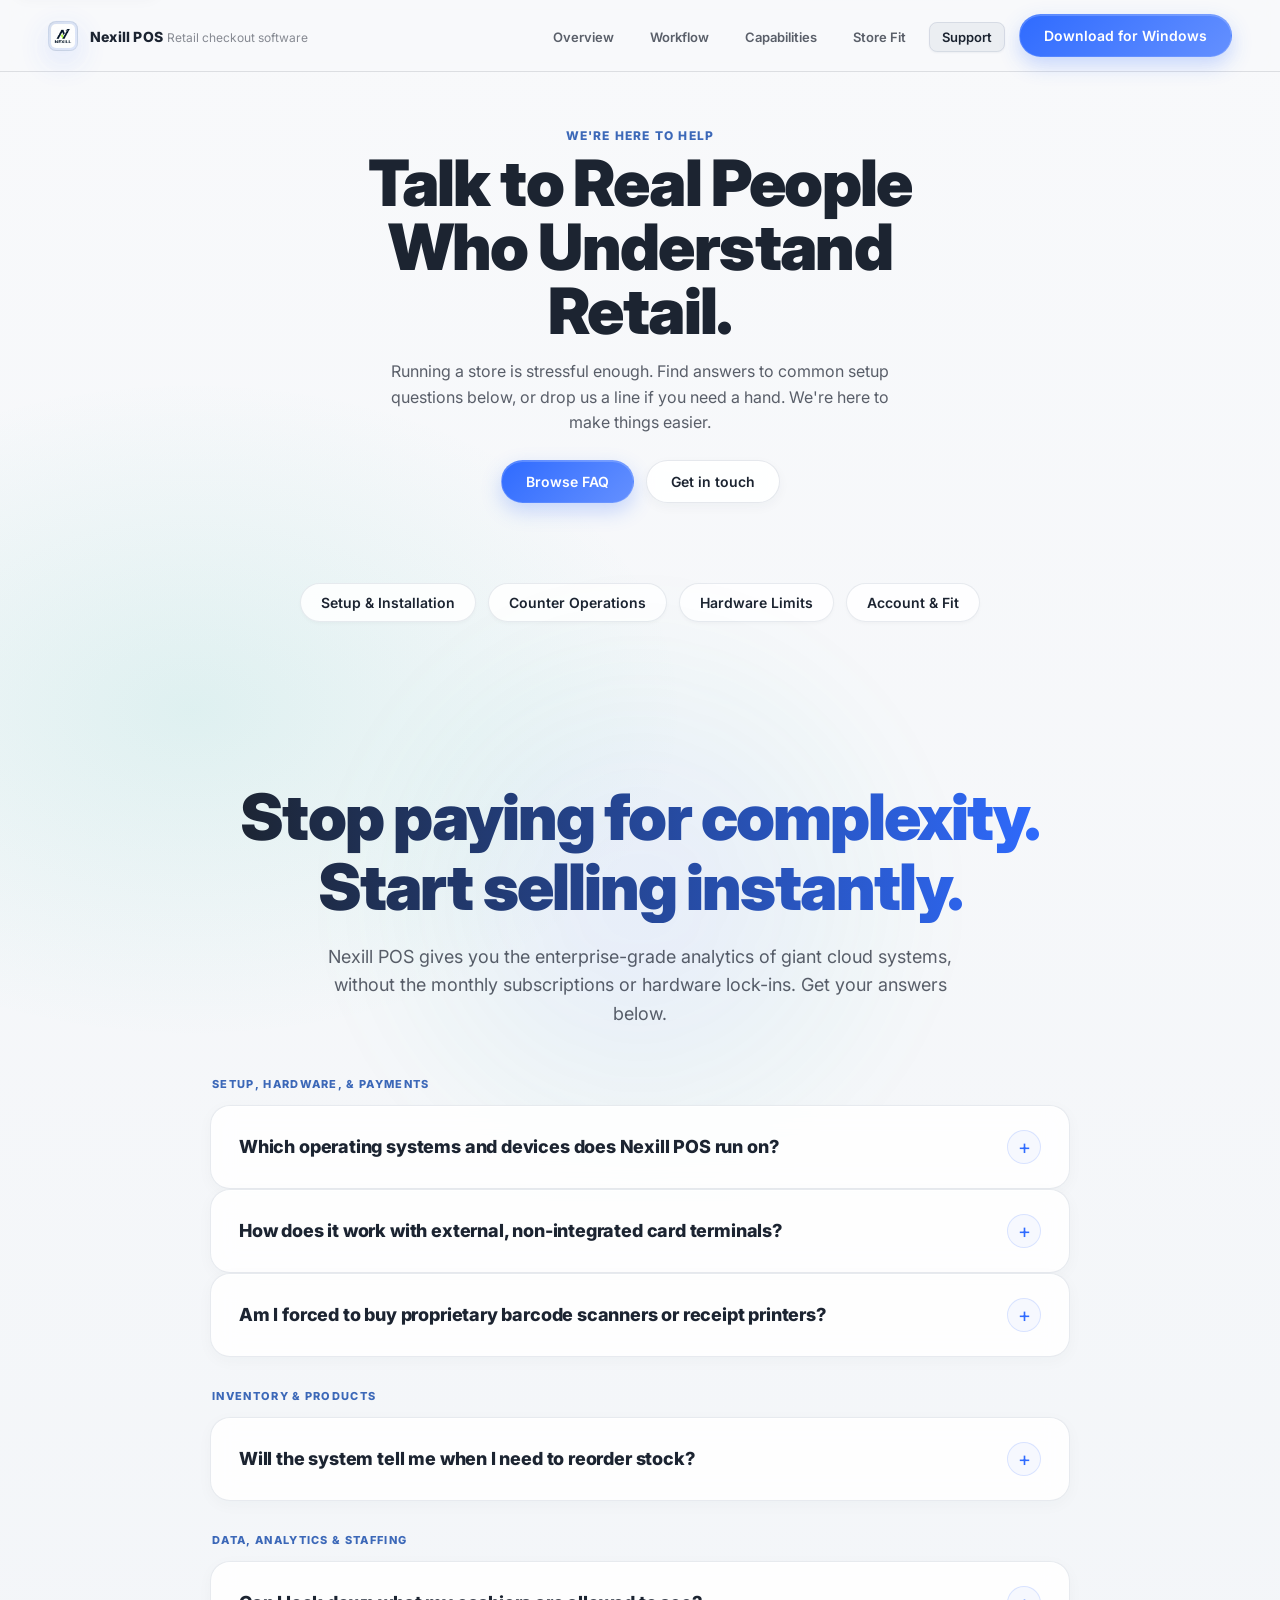
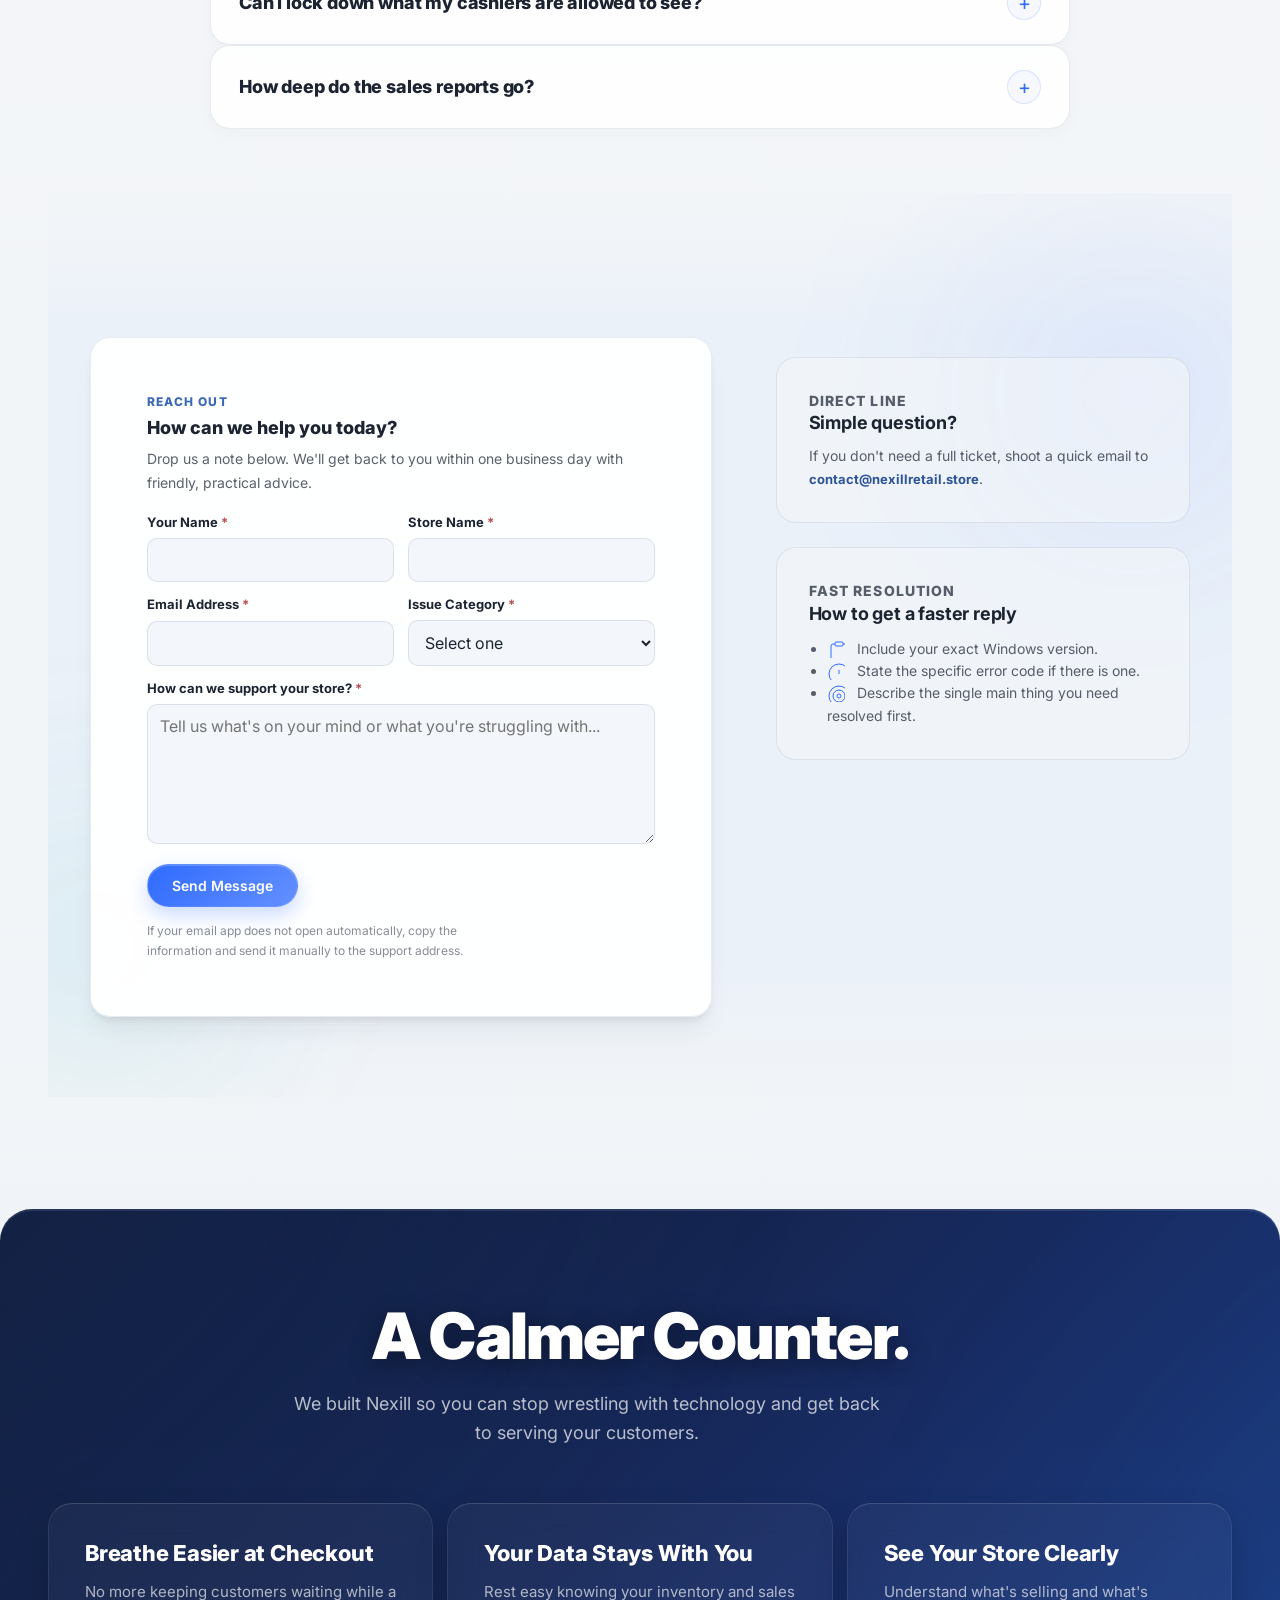
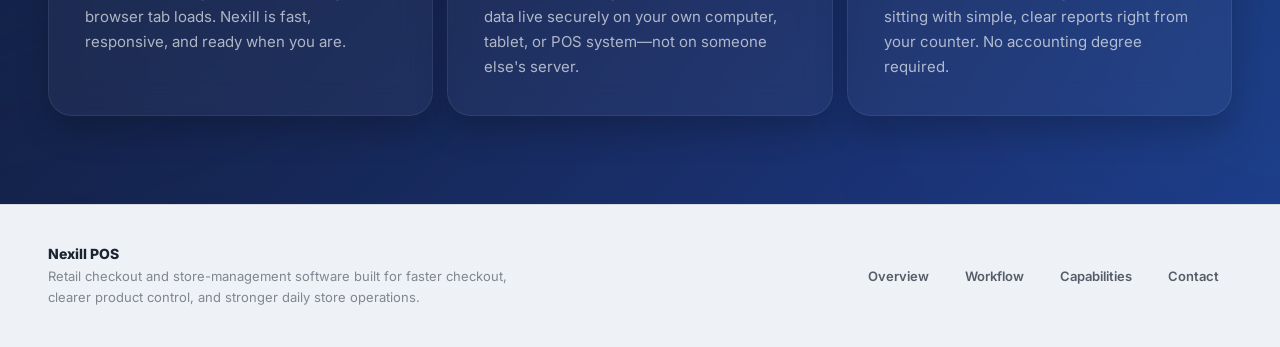
==== contact.html @ 72cb3ace "Refactor copy to use an empathetic tone and expanded hardware compatibility" ====
<!DOCTYPE html>
<html lang="en">

<head>
<!-- Google tag (gtag.js) -->
<script async src="https://www.googletagmanager.com/gtag/js?id=G-BRFE09R2JH"></script>
<script>
  window.dataLayer = window.dataLayer || [];
  function gtag(){dataLayer.push(arguments);}
  gtag('js', new Date());

  gtag('config', 'G-BRFE09R2JH');
</script>
  <meta charset="UTF-8">
  <meta name="viewport" content="width=device-width, initial-scale=1.0">
  <meta name="description"
    content="Get support for Nexill POS. Browse categorized FAQs on standalone PC POS setups, hardware compatibility, and offline counter operations for independent retail stores.">
  <title>Support & FAQ | Nexill POS - PC-Based Retail Software</title>
  <link rel="preconnect" href="https://fonts.googleapis.com">
  <link rel="preconnect" href="https://fonts.gstatic.com" crossorigin>
  <link href="https://fonts.googleapis.com/css2?family=Inter:wght@300;400;500;600;700;800;900&display=swap"
    rel="stylesheet">
  <link rel="stylesheet" href="src/styles/main.css?v=4">
</head>

<body>

  <a class="skip-link" href="#main">Skip to content</a>

  <header id="topbar">
    <div class="topbar__content">
      <div class="topbar__left">
        <a class="brand" href="index.html" aria-label="Nexill POS home">
          <img class="brand-mark" src="logo.png" alt="Nexill logo">
          <span class="brand-text">
            <span class="brand-name">Nexill POS</span>
            <span class="brand-sub">Retail checkout software</span>
          </span>
        </a>
      </div>
      <nav class="topbar__right" aria-label="Primary navigation">
        <ul class="nav-list">
          <li><a class="tb-link" href="index.html#overview">Overview</a></li>
          <li><a class="tb-link" href="index.html#workflow">Workflow</a></li>
          <li><a class="tb-link" href="index.html#platform">Capabilities</a></li>
          <li><a class="tb-link" href="index.html#deployment">Store Fit</a></li>
          <li><a class="tb-link active" href="contact.html">Support</a></li>
          <li><a class="btn btn--primary topbar__cta" href="download.html">Download for Windows</a></li>
        </ul>
      </nav>
    </div>
  </header>

  <main id="main">
    <section class="section support-intro">
      <div class="wrap support-intro--centered" data-reveal>
        <p class="section-kicker">We're Here to Help</p>
        <h1 class="headline">Talk to Real People Who Understand Retail.</h1>
        <p class="subhead">Running a store is stressful enough. Find answers to common setup questions below, or drop us a line if you need a hand. We're here to make things easier.</p>
        <div class="hero-cta">
          <a class="btn btn--primary" href="#faq">Browse FAQ</a>
          <a class="btn" href="#contact-form-section">Get in touch</a>
        </div>
      </div>
    </section>

    <section class="section section--tight categories-stage" id="categories">
      <div class="wrap">
        <nav class="faq-nav-pills" aria-label="FAQ Categories" data-reveal>
          <a href="#faq-setup" class="faq-pill">Setup & Installation</a>
          <a href="#faq-ops" class="faq-pill">Counter Operations</a>
          <a href="#faq-hardware" class="faq-pill">Hardware Limits</a>
          <a href="#faq-fit" class="faq-pill">Account & Fit</a>
        </nav>
      </div>
    </section>

    <section class="section section--tight faq-stage" id="faq">
      <div class="wrap">
        <div class="faq-shell">
          <header class="support-hero" data-reveal>
            <h1 class="support-title">Stop paying for complexity. Start selling instantly.</h1>
            <p class="subhead">Nexill POS gives you the enterprise-grade analytics of giant cloud systems, without the
              monthly subscriptions or hardware lock-ins. Get your answers below.</p>
          </header>

          <div class="faq-accordion" data-reveal>
            <!-- Setup & Hardware Freedom -->
            <div class="faq-group" id="faq-setup">
              <h3 class="faq-group-title">Setup, Hardware, & Payments</h3>
              <details class="faq-item">
                <summary><span>Which operating systems and devices does Nexill POS run on?</span></summary>
                <div class="faq-item__content">
                  <p>Nexill is a pure PC-based Windows application built for standalone fixed-counter workstations. Because it runs natively on your machine—not in a browser—it reacts instantly and fully offline.</p>
                </div>
              </details>
              <details class="faq-item">
                <summary><span>How does it work with external, non-integrated card terminals?</span></summary>
                <div class="faq-item__content">
                  <p>Nexill is designed for payment processor independence. You ring up the sale in Nexill, select the tender type, and then process the actual card payment on your standalone external payment terminal. Nexill records the transaction cleanly without forcing merchant services integration.</p>
                </div>
              </details>
              <details class="faq-item">
                <summary><span>Am I forced to buy proprietary barcode scanners or receipt printers?</span></summary>
                <div class="faq-item__content">
                  <p>No. Nexill runs with any standard USB barcode scanner, receipt printer, and cash drawer you can plug into a Windows PC. Perfect for legacy hardware replacement.</p>
                </div>
              </details>
            </div>

            <!-- Inventory & Products -->
            <div class="faq-group" id="faq-inventory">
              <h3 class="faq-group-title">Inventory & Products</h3>
              <details class="faq-item">
                <summary><span>Will the system tell me when I need to reorder stock?</span></summary>
                <div class="faq-item__content">
                  <p>Yes. Nexill features an active, multi-layer notification system. It immediately triggers low-stock
                    alerts to you and your staff the moment an item drops below your customized threshold, ensuring you
                    never miss a sale due to an empty shelf.</p>
                </div>
              </details>
            </div>

            <!-- Data, Analytics & Staffing -->
            <div class="faq-group" id="faq-analytics">
              <h3 class="faq-group-title">Data, Analytics & Staffing</h3>
              <details class="faq-item">
                <summary><span>Can I lock down what my cashiers are allowed to see?</span></summary>
                <div class="faq-item__content">
                  <p>Yes. Nexill comes standard with comprehensive, granular employee permission settings. Owners can
                    grant cashiers strictly the capabilities required to ring up transactions, completely locking down
                    sensitive sales analytics and pricing controls.</p>
                </div>
              </details>
              <details class="faq-item">
                <summary><span>How deep do the sales reports go?</span></summary>
                <div class="faq-item__content">
                  <p>Deeply. We don't just show you what sold; we show you what made profit. Compare categories
                    instantly (e.g. Snacks vs. Beverages) and track exactly which items are generating revenue versus
                    which are just taking up shelf space.</p>
                </div>
              </details>
            </div>
          </div>
        </div>

        <div class="contact-zone">
          <div class="ambient-orb ambient-orb--blue" aria-hidden="true"></div>
          <div class="ambient-orb ambient-orb--green" aria-hidden="true"></div>

          <div class="contact-split-layout">
            <!-- Left Column: The Form -->
            <div class="contact-split-layout__primary">
              <section class="form-card ticket-workspace__form" id="contact-form" aria-labelledby="ticket-form-title">
                <p class="section-kicker">Reach Out</p>
                <h2 id="ticket-form-title" tabindex="-1">How can we help you today?</h2>
                <p class="form-copy">Drop us a note below. We'll get back to you within one business day with friendly, practical advice.</p>

                <form id="support-form">
                  <div class="form-grid">
                    <div class="field">
                      <label for="name">Your Name <span>*</span></label>
                      <input id="name" name="name" type="text" autocomplete="name" required>
                    </div>

                    <div class="field">
                      <label for="business">Store Name <span>*</span></label>
                      <input id="business" name="business" type="text" autocomplete="organization" required>
                    </div>

                    <div class="field">
                      <label for="email">Email Address <span>*</span></label>
                      <input id="email" name="email" type="email" autocomplete="email" spellcheck="false" required>
                    </div>

                    <div class="field">
                      <label for="request-type">Issue Category <span>*</span></label>
                      <select id="request-type" name="request-type" required>
                        <option value="">Select one</option>
                        <option value="Pre-install question">Pre-install question</option>
                        <option value="New setup inquiry">New setup inquiry</option>
                        <option value="Migration planning">Migration planning</option>
                        <option value="Product question">Product question</option>
                        <option value="Post-install support">Post-install support</option>
                      </select>
                    </div>

                    <div class="field field--full">
                      <label for="message">How can we support your store?
                        <span>*</span></label>
                      <textarea id="message" name="message"
                        placeholder="Tell us what's on your mind or what you're struggling with..." required></textarea>
                    </div>
                  </div>

                  <div class="form-actions">
                    <button class="btn btn--primary" type="submit">Send Message</button>
                    <p class="form-note">If your email app does not open automatically, copy the information and send it
                      manually to the support address.</p>
                  </div>

                  <p class="form-status form-status--success" id="form-success" role="status">Your support email draft
                    is
                    ready. If your email app did not open, send the message manually to the address shown on this page.
                  </p>
                  <p class="form-status form-status--error" id="form-error" role="alert">Please complete all required
                    fields
                    before creating the support email.</p>
                </form>
              </section>
            </div>

            <!-- Right Column: Supporting Info -->
            <div class="contact-split-layout__secondary">
              <div class="info-rail-card">
                <p class="card-label">Direct Line</p>
                <h3>Simple question?</h3>
                <p>If you don't need a full ticket, shoot a quick email to <a class="link-inline"
                    href="mailto:contact@nexillretail.store">contact@nexillretail.store</a>.</p>
              </div>

              <div class="info-rail-card">
                <p class="card-label">Fast Resolution</p>
                <h3>How to get a faster reply</h3>
                <ul class="support-links support-links--compact">
                  <li><svg stroke="currentColor" fill="none" class="icon">
                      <path d="M16 4h2a2 2 0 0 1 2 2v14a2 2 0 0 1-2 2H6a2 2 0 0 1-2-2V6a2 2 0 0 1 2-2h2"></path>
                      <rect x="8" y="2" width="8" height="4" rx="1" ry="1"></rect>
                    </svg>Include your exact Windows version.</li>
                  <li><svg stroke="currentColor" fill="none" class="icon">
                      <circle cx="12" cy="12" r="10"></circle>
                      <line x1="12" y1="8" x2="12" y2="12"></line>
                      <line x1="12" y1="16" x2="12.01" y2="16"></line>
                    </svg>State the specific error code if there is one.</li>
                  <li><svg stroke="currentColor" fill="none" class="icon">
                      <circle cx="12" cy="12" r="10"></circle>
                      <circle cx="12" cy="12" r="6"></circle>
                      <circle cx="12" cy="12" r="2"></circle>
                    </svg>Describe the single main thing you need resolved first.</li>
                </ul>
              </div>
            </div>
          </div>
        </div>
      </div>
      </div>
    </section>

    <!-- NEW: Metric Impact & Visibility Ribbon -->
    <section class="section section--tight metric-impact-ribbon" aria-labelledby="metrics-title">
      <div class="wrap">
        <div class="metric-impact__header">
          <h2 id="metrics-title">A Calmer Counter.</h2>
          <p class="subhead">We built Nexill so you can stop wrestling with technology and get back to serving your customers.</p>
        </div>

        <div class="metric-grid">
          <div class="metric-card">
            <h3 class="metric-title">Breathe Easier at Checkout</h3>
            <p class="metric-copy">No more keeping customers waiting while a browser tab loads. Nexill is fast, responsive, and ready when you are.</p>
          </div>

          <div class="metric-card">
            <h3 class="metric-title">Your Data Stays With You</h3>
            <p class="metric-copy">Rest easy knowing your inventory and sales data live securely on your own computer, tablet, or POS system—not on someone else's server.</p>
          </div>

          <div class="metric-card">
            <h3 class="metric-title">See Your Store Clearly</h3>
            <p class="metric-copy">Understand what's selling and what's sitting with simple, clear reports right from your counter. No accounting degree required.</p>
          </div>
        </div>
      </div>
    </section>
  </main>

  <footer>
    <div class="wrap footer-inner">
      <div class="footer-left">
        <div class="footer-title">Nexill POS</div>
        <div class="footer-desc">Retail checkout and store-management software built for faster checkout, clearer product control, and stronger daily store operations.</div>
      </div>
      <nav class="footer-nav" aria-label="Footer navigation">
        <a class="tb-link" href="index.html#overview">Overview</a>
        <a class="tb-link" href="index.html#workflow">Workflow</a>
        <a class="tb-link" href="index.html#platform">Capabilities</a>
        <a class="tb-link" href="contact.html">Contact</a>
      </nav>
    </div>
  </footer>

  <script>
    const revealItems = document.querySelectorAll('[data-reveal]');
    const supportForm = document.getElementById('support-form');
    const successMessage = document.getElementById('form-success');
    const errorMessage = document.getElementById('form-error');
    const revealObserver = new IntersectionObserver((entries) => {
      entries.forEach((entry) => {
        if (entry.isIntersecting) {
          entry.target.classList.add('is-visible');
          revealObserver.unobserve(entry.target);
        }
      });
    }, { threshold: 0.14 });

    revealItems.forEach((item) => revealObserver.observe(item));

    if (supportForm) {
      supportForm.addEventListener('submit', (event) => {
        event.preventDefault();

        successMessage.style.display = 'none';
        errorMessage.style.display = 'none';

        if (!supportForm.reportValidity()) {
          errorMessage.style.display = 'block';
          return;
        }

        const formData = new FormData(supportForm);
        const name = formData.get('name').toString().trim();
        const business = formData.get('business').toString().trim();
        const email = formData.get('email').toString().trim();
        const requestType = formData.get('request-type').toString().trim();
        const message = formData.get('message').toString().trim();
        const subject = encodeURIComponent('Nexill POS - ' + requestType + ' - ' + business);
        const body = encodeURIComponent(
          'Name: ' + name + '\n' +
          'Business: ' + business + '\n' +
          'Email: ' + email + '\n' +
          'Request type: ' + requestType + '\n\n' +
          message
        );

        window.location.href = 'mailto:contact@nexillretail.store?subject=' + subject + '&body=' + body;
        successMessage.style.display = 'block';
      });
    }
  </script>
</body>

</html>
---- src/styles/main.css ----
:root {
  --bg: #f8f9fb;
  --bg2: #eef2f6;
  --text: #1c2431;
  --muted: rgba(28, 35, 49, 0.72);
  --muted2: rgba(28, 35, 49, 0.52);
  --stroke: rgba(28, 35, 49, 0.12);
  --stroke-strong: rgba(95, 111, 145, 0.2);
  --surface: rgba(255, 255, 255, 0.9);
  --surface-strong: #ffffff;
  --surface-dim: #f3f6fb;
  --surface-dim-2: #ebf1f9;
  --ios-card-border: rgba(95, 111, 145, 0.14);
  --ios-card-border-hover: rgba(95, 111, 145, 0.24);
  --ios-card-shadow: 0 1px 3px rgba(29, 48, 77, 0.06), 0 4px 16px rgba(29, 48, 77, 0.04), inset 0 1px 0 rgba(255, 255, 255, 0.9);
  --accent: #3c68b8;
  --accent-strong: #2d5399;
  --accent-soft: rgba(60, 104, 184, 0.12);
  --brand-blue: #2f6bff;
  --brand-blue-soft: rgba(47, 107, 255, 0.08);
  --success-soft: rgba(15, 175, 154, 0.12);
  --radius: 16px;
  --radius-lg: 24px;
  --max: 1220px;
  --ring: 0 0 0 3px rgba(47, 107, 255, 0.16);
}

* {
  box-sizing: border-box;
}

html {
  scroll-behavior: smooth;
  -webkit-text-size-adjust: 100%;
}

body {
  margin: 0;
  min-height: 100vh;
  font-family: Inter, system-ui, -apple-system, Segoe UI, Roboto, Helvetica, Arial, sans-serif;
  color: var(--text);
  background:
    radial-gradient(1200px 700px at 70% -10%, rgba(47, 107, 255, 0.16), transparent 55%),
    radial-gradient(900px 600px at 15% 20%, rgba(15, 175, 154, 0.1), transparent 55%),
    linear-gradient(180deg, var(--bg) 0%, var(--bg2) 100%);
  overflow-x: hidden;
}

img {
  display: block;
  max-width: 100%;
}

a {
  color: inherit;
  text-decoration: none;
}

button,
input,
select,
textarea {
  font: inherit;
}

h1,
h2,
h3,
h4,
p,
ul,
ol {
  margin: 0;
}

:focus-visible {
  outline: none;
  box-shadow: var(--ring);
}

.skip-link {
  position: fixed;
  left: 16px;
  top: -48px;
  z-index: 60;
  padding: 10px 14px;
  border-radius: 10px;
  border: 1px solid var(--stroke);
  background: var(--surface-strong);
  color: var(--text);
  box-shadow: var(--ios-card-shadow);
}

.skip-link:focus-visible {
  top: 16px;
}

.wrap {
  max-width: var(--max);
  margin: 0 auto;
  padding: 0 18px;
}

.section {
  padding: 72px 0;
}

.section--tight {
  padding: 48px 0;
}

.section--hero {
  padding: 28px 0 56px;
}

header#topbar {
  position: sticky;
  top: 0;
  z-index: 40;
  background: rgba(248, 249, 251, 0.82);
  backdrop-filter: blur(12px);
  -webkit-backdrop-filter: blur(12px);
  border-bottom: 1px solid var(--stroke);
}

.topbar__content {
  max-width: var(--max);
  margin: 0 auto;
  padding: 14px 18px;
  display: flex;
  align-items: center;
  justify-content: space-between;
  gap: 14px;
}

.topbar__left,
.brand {
  display: flex;
  align-items: center;
  gap: 12px;
  min-width: 0;
}

.brand-mark {
  width: 30px;
  height: 30px;
  border-radius: 8px;
  border: 1px solid var(--ios-card-border);
  background: linear-gradient(135deg, rgba(60, 104, 184, 0.18), rgba(47, 107, 255, 0.12));
  box-shadow: 0 10px 30px rgba(47, 107, 255, 0.16);
  object-fit: contain;
  padding: 2px;
}

.brand-text {
  min-width: 0;
}

.brand-name {
  font-weight: 800;
  font-size: 14px;
  letter-spacing: 0.2px;
  white-space: nowrap;
}

.brand-sub {
  color: var(--muted2);
  font-size: 12px;
  white-space: nowrap;
}

.topbar__right,
.nav-list {
  display: flex;
  align-items: center;
  gap: 10px;
}

.nav-list {
  list-style: none;
  padding: 0;
  margin: 0;
  flex-wrap: wrap;
  justify-content: flex-end;
}

.tb-link {
  color: var(--muted);
  text-decoration: none;
  font-weight: 600;
  font-size: 13px;
  padding: 6px 12px;
  border-radius: 8px;
  border: 1px solid transparent;
  transition: color 0.15s ease, background-color 0.15s ease, border-color 0.15s ease, box-shadow 0.15s ease;
}

.tb-link:hover {
  color: var(--text);
  background: rgba(95, 111, 145, 0.04);
}

.tb-link.active {
  color: var(--text);
  background: rgba(95, 111, 145, 0.08);
  border-color: rgba(95, 111, 145, 0.15);
  box-shadow: 0 1px 2px rgba(29, 48, 77, 0.05);
}

.btn {
  appearance: none;
  border-radius: 999px;
  padding: 12px 24px;
  font-weight: 600;
  font-size: 14px;
  cursor: pointer;
  border: 1px solid rgba(95, 111, 145, 0.16);
  background: rgba(255, 255, 255, 0.88);
  backdrop-filter: blur(8px);
  -webkit-backdrop-filter: blur(8px);
  color: var(--text);
  box-shadow: 0 4px 12px rgba(29, 48, 77, 0.04), inset 0 1px 0 rgba(255, 255, 255, 1);
  transition: all 0.3s cubic-bezier(0.2, 0.8, 0.2, 1);
  text-decoration: none;
  display: inline-flex;
  align-items: center;
  justify-content: center;
}

.btn:hover {
  background: rgba(255, 255, 255, 1);
  border-color: rgba(95, 111, 145, 0.3);
  box-shadow: 0 8px 24px rgba(29, 48, 77, 0.08), inset 0 1px 0 rgba(255, 255, 255, 1);
  transform: translateY(-2px);
}

.btn:active {
  transform: translateY(0);
}

.btn--primary {
  border: 1px solid rgba(255, 255, 255, 0.15);
  background: linear-gradient(135deg, #2f6bff, #6490ff);
  color: #ffffff;
  box-shadow: 0 8px 20px rgba(47, 107, 255, 0.25), inset 0 1px 0 rgba(255, 255, 255, 0.2);
}

.btn--primary:hover {
  background: linear-gradient(135deg, #1c52d8, #376bed);
  box-shadow: 0 12px 28px rgba(47, 107, 255, 0.35), inset 0 1px 0 rgba(255, 255, 255, 0.25);
  border-color: rgba(255, 255, 255, 0.25);
  color: #ffffff;
}

.section-head {
  max-width: 760px;
  margin: 0 0 24px;
}

.section-kicker {
  color: var(--accent);
  font-size: 12px;
  font-weight: 800;
  letter-spacing: 0.1em;
  text-transform: uppercase;
  margin: 0 0 8px;
}

.section-title {
  margin: 0;
  font-size: 34px;
  line-height: 1.08;
  font-weight: 900;
  letter-spacing: -0.02em;
}

.section-copy {
  margin-top: 10px;
  color: var(--muted);
  line-height: 1.7;
  font-size: 15px;
}

.page-header {
  padding: 56px 0 40px;
  border-bottom: 1px solid var(--stroke);
}

.page-header h1 {
  font-size: 48px;
  font-weight: 900;
  line-height: 1.02;
  letter-spacing: -0.025em;
}

.page-header h1 span {
  color: var(--accent);
}

.page-header .tagline {
  margin-top: 10px;
  color: var(--muted);
  font-size: 16px;
  line-height: 1.6;
  max-width: 55ch;
}

.hero-shell,
.pillar-card,
.flagship-card,
.project-card,
.stack-card,
.form-card,
.info-card,
.contact-banner,
.preview-shell {
  border: 1px solid var(--ios-card-border);
  border-radius: 16px;
  background: var(--surface-strong);
  box-shadow: var(--ios-card-shadow);
}

.hero-shell,
.contact-banner {
  background: linear-gradient(135deg, #ffffff 60%, rgba(47, 107, 255, 0.04));
}

.pillar-card:hover,
.project-card:hover,
.info-card:hover,
.stack-card:hover {
  border-color: var(--ios-card-border-hover);
}

.hero-shell {
  display: grid;
  grid-template-columns: minmax(0, 1.1fr) minmax(320px, 0.9fr);
  gap: 24px;
  padding: 30px;
}

.hero-shell__copy {
  display: grid;
  gap: 18px;
  align-content: center;
}

.headline {
  font-size: 52px;
  line-height: 1.02;
  font-weight: 900;
  letter-spacing: -0.025em;
}

.headline span {
  color: var(--accent);
}

.subhead {
  color: var(--muted);
  font-size: 16px;
  line-height: 1.6;
  max-width: 54ch;
}

.hero-cta {
  display: flex;
  gap: 12px;
  flex-wrap: wrap;
  align-items: center;
}

.hero-status {
  color: var(--muted2);
  font-size: 13px;
  font-weight: 600;
  line-height: 1.55;
  max-width: 48ch;
}

.chips {
  display: flex;
  flex-wrap: wrap;
  gap: 8px;
}

.chip {
  border: 1px solid rgba(95, 111, 145, 0.14);
  border-radius: 8px;
  padding: 5px 10px;
  font-size: 12px;
  font-weight: 600;
  color: var(--text);
  background: rgba(255, 255, 255, 0.7);
}

.hero-shell__visual {
  display: grid;
  gap: 14px;
}

.preview-shell {
  padding: 18px;
}

.preview-label,
.card-label,
.project-meta {
  color: var(--accent);
  font-size: 11px;
  font-weight: 800;
  letter-spacing: 0.08em;
  text-transform: uppercase;
}

.preview-title,
.card-title {
  margin-top: 8px;
  font-size: 18px;
  font-weight: 800;
  line-height: 1.25;
}

.preview-copy,
.card-copy,
.info-card p,
.form-copy,
.contact-banner p {
  margin-top: 8px;
  color: var(--muted);
  font-size: 14px;
  line-height: 1.68;
}

.step-list {
  display: grid;
  gap: 10px;
  margin-top: 18px;
}

.step-item,
.metric-card,
.detail-card {
  border: 1px solid rgba(95, 111, 145, 0.14);
  border-radius: 12px;
  background: var(--surface-dim);
}

.step-item {
  padding: 14px;
}

.step-item strong,
.metric-card strong,
.detail-card strong {
  display: block;
  font-size: 14px;
  font-weight: 800;
}

.step-item span,
.metric-card span,
.detail-card span {
  display: block;
  margin-top: 4px;
  color: var(--muted2);
  font-size: 12px;
  line-height: 1.5;
}

.metric-grid,
.detail-grid,
.grid-3,
.grid-2,
.info-stack {
  display: grid;
  gap: 14px;
}

.metric-grid {
  grid-template-columns: repeat(3, minmax(0, 1fr));
}

.detail-grid {
  grid-template-columns: repeat(2, minmax(0, 1fr));
}

.grid-3 {
  grid-template-columns: repeat(3, minmax(0, 1fr));
}

.grid-2 {
  grid-template-columns: repeat(2, minmax(0, 1fr));
}

.pillar-card,
.project-card,
.stack-card,
.info-card {
  padding: 20px;
  height: 100%;
}

.pillar-card h3,
.project-card h3,
.info-card h2,
.info-card h3,
.contact-banner h2,
.form-card h2 {
  font-size: 18px;
  line-height: 1.25;
  font-weight: 800;
}

.pillar-card p,
.project-card p,
.stack-card p {
  margin-top: 8px;
  color: var(--muted);
  font-size: 14px;
  line-height: 1.68;
}

.pillar-note,
.link-inline,
.project-link {
  color: var(--accent-strong);
  font-size: 13px;
  font-weight: 700;
}

.pillar-note,
.project-link {
  display: inline-flex;
  margin-top: 14px;
}

.flagship-card {
  padding: 24px;
}

.flagship-flow {
  display: grid;
  gap: 18px;
  margin-top: 18px;
}

.flagship-step {
  border-bottom: 1px solid rgba(95, 111, 145, 0.14);
  padding-bottom: 16px;
}

.flagship-step:last-child {
  border-bottom: 0;
  padding-bottom: 0;
}

.flagship-step h4 {
  font-size: 11px;
  letter-spacing: 0.1em;
  text-transform: uppercase;
  color: var(--muted2);
  font-weight: 800;
}

.flagship-step p {
  margin-top: 8px;
  font-size: 14px;
  color: var(--muted);
  line-height: 1.68;
}

.impact-inline,
.list,
.support-links {
  margin-top: 16px;
  color: var(--muted);
  line-height: 1.72;
}

.impact-inline {
  padding: 0;
  list-style: none;
  display: grid;
  gap: 10px;
}

.impact-inline li {
  display: flex;
  align-items: baseline;
  gap: 12px;
}

.impact-inline__value {
  min-width: 132px;
  font-size: 15px;
  font-weight: 800;
  color: var(--text);
}

.impact-inline__label {
  font-size: 13px;
  color: var(--muted);
}

.project-metric {
  border-top: 1px solid rgba(95, 111, 145, 0.14);
  margin-top: 12px;
  padding-top: 10px;
  font-size: 13px;
  color: var(--muted);
  line-height: 1.55;
}

.stack-card {
  background: var(--surface-dim);
  box-shadow: none;
}

.stack-card h3 {
  font-size: 12px;
  letter-spacing: 0.08em;
  text-transform: uppercase;
  color: var(--muted2);
  font-weight: 800;
}

.stack-card .chips {
  margin-top: 12px;
}

.contact-layout {
  display: grid;
  grid-template-columns: minmax(0, 0.9fr) minmax(0, 1.1fr);
  gap: 18px;
  align-items: start;
}

.form-card {
  padding: 24px;
}

.form-copy {
  max-width: 54ch;
}

.form-grid {
  display: grid;
  grid-template-columns: repeat(2, minmax(0, 1fr));
  gap: 14px;
  margin-top: 20px;
}

.field {
  display: grid;
  gap: 8px;
}

.field--full {
  grid-column: 1 / -1;
}

.field label {
  font-size: 13px;
  font-weight: 700;
}

.field label span {
  color: #b94d56;
}

.field input,
.field select,
.field textarea {
  width: 100%;
  min-height: 44px;
  padding: 11px 12px;
  border: 1px solid rgba(95, 111, 145, 0.16);
  border-radius: 10px;
  background: var(--surface-dim);
  color: var(--text);
  transition: border-color 0.15s ease, background-color 0.15s ease, box-shadow 0.15s ease;
}

.field textarea {
  min-height: 140px;
  resize: vertical;
}

.field input:focus,
.field select:focus,
.field textarea:focus {
  border-color: rgba(47, 107, 255, 0.34);
  background: var(--surface-strong);
  box-shadow: var(--ring);
}

.form-actions {
  display: flex;
  gap: 14px;
  align-items: center;
  justify-content: space-between;
  margin-top: 20px;
  flex-wrap: wrap;
}

.form-note {
  color: var(--muted2);
  font-size: 12px;
  line-height: 1.6;
  max-width: 46ch;
}

.form-status {
  display: none;
  margin-top: 16px;
  padding: 12px 14px;
  border-radius: 12px;
  font-size: 13px;
  font-weight: 600;
}

.form-status--success {
  background: rgba(15, 175, 154, 0.1);
  border: 1px solid rgba(15, 175, 154, 0.22);
  color: #197a6f;
}

.form-status--error {
  background: rgba(185, 77, 86, 0.1);
  border: 1px solid rgba(185, 77, 86, 0.18);
  color: #8f3640;
}

.contact-banner {
  padding: 40px 36px;
  display: grid;
  grid-template-columns: 1.4fr 0.6fr;
  gap: 24px;
  align-items: center;
}

.contact-actions {
  display: flex;
  justify-content: flex-end;
  flex-wrap: wrap;
  gap: 10px;
}

.hero-studio,
.process-shell,
.fit-layout,
.support-hero,
.workbench-shell {
  display: grid;
  gap: 18px;
}

.hero-studio {
  grid-template-columns: minmax(0, 1.08fr) minmax(320px, 0.92fr);
  align-items: stretch;
}

.hero-studio__lead,
.ops-board,
.process-shell__intro,
.flow-track,
.scene-card,
.fit-ledger,
.support-dock,
.support-hero__main,
.support-hero__rail-card,
.path-card,
.workbench-shell__aside .info-card {
  border: 1px solid var(--ios-card-border);
  border-radius: 16px;
  background: var(--surface-strong);
  box-shadow: var(--ios-card-shadow);
}

.hero-studio__lead {
  padding: 34px;
  background: linear-gradient(145deg, #ffffff 56%, rgba(47, 107, 255, 0.05));
  display: grid;
  gap: 18px;
  align-content: center;
}

.hero-studio__board {
  display: grid;
  gap: 14px;
}

.ops-board {
  padding: 22px;
  background: linear-gradient(180deg, rgba(255, 255, 255, 0.98), rgba(240, 245, 253, 0.9));
}

.ops-board__top strong,
.support-hero__rail-card strong,
.path-card h3,
.scene-card h3,
.fit-ledger h3,
.support-dock h2 {
  display: block;
  margin-top: 8px;
  font-size: 18px;
  line-height: 1.25;
  font-weight: 800;
}

.ops-board__intro,
.support-hero__rail-card p,
.path-card p,
.scene-card p,
.fit-ledger>p,
.support-dock p {
  margin-top: 8px;
  color: var(--muted);
  font-size: 14px;
  line-height: 1.68;
}

.ops-board__rows,
.support-hero__rail,
.path-grid,
.fit-ledger__list,
.workbench-shell__aside {
  display: grid;
  gap: 12px;
}

.ops-board__rows {
  margin-top: 18px;
}

.ops-board__row {
  display: grid;
  grid-template-columns: 42px minmax(0, 1fr);
  gap: 12px;
  align-items: start;
  padding: 14px;
  border: 1px solid rgba(95, 111, 145, 0.14);
  border-radius: 12px;
  background: rgba(255, 255, 255, 0.76);
}

.ops-board__phase {
  width: 42px;
  height: 42px;
  display: grid;
  place-items: center;
  border-radius: 10px;
  background: var(--accent-soft);
  color: var(--accent-strong);
  font-size: 12px;
  font-weight: 800;
}

.ops-board__row strong {
  display: block;
  font-size: 14px;
  font-weight: 800;
}

.ops-board__row span {
  display: block;
  margin-top: 4px;
  color: var(--muted2);
  font-size: 12px;
  line-height: 1.55;
}

.signal-band {
  display: grid;
  grid-template-columns: repeat(3, minmax(0, 1fr));
  gap: 12px;
}

.signal-item {
  border: 1px solid rgba(95, 111, 145, 0.14);
  border-radius: 12px;
  background: rgba(255, 255, 255, 0.82);
  padding: 14px;
}

.signal-item strong {
  display: block;
  font-size: 14px;
  font-weight: 800;
}

.signal-item span {
  display: block;
  margin-top: 4px;
  color: var(--muted2);
  font-size: 12px;
  line-height: 1.55;
}

.process-shell {
  grid-template-columns: minmax(280px, 0.7fr) minmax(0, 1.3fr);
  align-items: start;
}

.process-shell__intro,
.flow-track {
  padding: 24px;
}

.process-shell__intro {
  background: linear-gradient(145deg, rgba(255, 255, 255, 0.96), rgba(237, 243, 252, 0.92));
}

.flow-track {
  display: grid;
  grid-template-columns: repeat(2, minmax(0, 1fr));
  gap: 14px;
}

.flow-step {
  padding: 18px;
  border: 1px solid rgba(95, 111, 145, 0.14);
  border-radius: 12px;
  background: var(--surface-dim);
}

.flow-step__index {
  color: var(--accent);
  font-size: 11px;
  font-weight: 800;
  letter-spacing: 0.08em;
  text-transform: uppercase;
}

.flow-step h3 {
  margin-top: 8px;
  font-size: 17px;
  line-height: 1.24;
  font-weight: 800;
}

.flow-step p {
  margin-top: 8px;
  color: var(--muted);
  font-size: 14px;
  line-height: 1.66;
}

.scene-grid {
  display: grid;
  grid-template-columns: 1.15fr 0.85fr 0.85fr;
  gap: 14px;
}

.scene-card {
  padding: 22px;
}

.scene-card--wide {
  grid-row: span 2;
  background: linear-gradient(145deg, #ffffff 60%, rgba(47, 107, 255, 0.05));
}

.scene-list,
.fit-ledger__list,
.support-links {
  margin: 16px 0 0;
  padding-left: 18px;
  color: var(--muted);
  line-height: 1.72;
}

.fit-layout {
  grid-template-columns: minmax(280px, 0.9fr) minmax(0, 1.1fr);
  align-items: start;
}

.fit-ledger {
  padding: 24px;
  background: linear-gradient(145deg, rgba(255, 255, 255, 0.98), rgba(237, 243, 252, 0.94));
}

.fit-cluster {
  display: grid;
  gap: 14px;
  grid-template-columns: repeat(2, minmax(0, 1fr));
}

.fit-cluster .stack-card,
.fit-cluster .detail-card {
  height: 100%;
}

.fit-ledger__note {
  margin-top: 18px;
  padding: 14px;
  border-radius: 12px;
  background: rgba(47, 107, 255, 0.06);
  color: var(--muted);
  font-size: 13px;
  line-height: 1.62;
}

.support-dock {
  display: grid;
  grid-template-columns: minmax(0, 1.2fr) minmax(220px, 0.8fr) auto;
  gap: 18px;
  align-items: center;
  padding: 26px 28px;
  background: linear-gradient(145deg, #ffffff 52%, rgba(47, 107, 255, 0.05));
}

.support-dock__meta {
  display: grid;
  gap: 8px;
}

.support-dock__actions,
.support-hero__actions {
  display: flex;
  gap: 10px;
  flex-wrap: wrap;
  align-items: center;
}

.support-hero {
  grid-template-columns: minmax(0, 1.05fr) minmax(280px, 0.95fr);
  align-items: start;
}

.support-hero__main {
  padding: 32px;
  background: linear-gradient(145deg, #ffffff 58%, rgba(47, 107, 255, 0.05));
}

.support-hero__rail {
  align-content: start;
}

.support-hero__rail-card {
  padding: 18px;
}

.path-grid {
  grid-template-columns: repeat(3, minmax(0, 1fr));
}

.path-card {
  padding: 20px;
}

.workbench-shell {
  grid-template-columns: minmax(0, 1.1fr) minmax(260px, 0.9fr);
  align-items: start;
}

.workbench-shell__form {
  padding: 26px;
}

.workbench-shell__aside .info-card {
  padding: 18px;
}

.mini-note {
  margin-top: 10px;
  color: var(--muted2);
  font-size: 12px;
  line-height: 1.6;
}

footer {
  padding: 40px 0;
  border-top: 1px solid var(--stroke);
  color: var(--muted2);
}

.footer-inner {
  display: flex;
  align-items: center;
  justify-content: space-between;
  gap: 24px;
  flex-wrap: wrap;
}

.footer-left {
  display: flex;
  flex-direction: column;
  gap: 4px;
}

.footer-title {
  font-weight: 800;
  font-size: 14px;
  color: var(--text);
}

.footer-desc {
  font-size: 13px;
  color: var(--muted2);
  max-width: 460px;
  line-height: 1.55;
}

.footer-nav {
  display: flex;
  gap: 10px;
  flex-wrap: wrap;
  align-items: center;
}

@media (max-width: 1020px) {

  .hero-shell,
  .hero-studio,
  .process-shell,
  .scene-grid,
  .fit-layout,
  .support-dock,
  .support-hero,
  .path-grid,
  .workbench-shell,
  .contact-layout,
  .contact-banner,
  .grid-3,
  .grid-2,
  .detail-grid {
    grid-template-columns: 1fr;
  }

  .scene-card--wide {
    grid-row: auto;
  }

  .fit-cluster,
  .flow-track,
  .signal-band {
    grid-template-columns: 1fr 1fr;
  }

  .contact-actions {
    justify-content: flex-start;
  }

  .page-header h1,
  .headline {
    font-size: 42px;
  }

  .section-title {
    font-size: 32px;
  }
}

@media (max-width: 720px) {
  .topbar__content {
    align-items: flex-start;
    flex-direction: column;
  }

  .topbar__right,
  .nav-list,
  .hero-cta,
  .support-dock__actions,
  .support-hero__actions,
  .form-actions,
  .footer-inner,
  .footer-nav {
    width: 100%;
  }

  .nav-list,
  .hero-cta,
  .support-dock__actions,
  .support-hero__actions,
  .form-actions,
  .contact-actions,
  .footer-inner {
    justify-content: flex-start;
  }

  .metric-grid,
  .signal-band,
  .flow-track,
  .fit-cluster,
  .form-grid {
    grid-template-columns: 1fr;
  }

  .hero-shell,
  .hero-studio__lead,
  .ops-board,
  .process-shell__intro,
  .flow-track,
  .scene-card,
  .fit-ledger,
  .support-dock,
  .support-hero__main,
  .support-hero__rail-card,
  .path-card,
  .workbench-shell__form,
  .contact-banner,
  .form-card,
  .flagship-card,
  .preview-shell,
  .pillar-card,
  .project-card,
  .stack-card,
  .info-card {
    padding: 20px;
  }

  .page-header h1,
  .headline {
    font-size: 34px;
  }

  .section-title {
    font-size: 28px;
  }

  .brand-sub {
    display: none;
  }
}

@media (prefers-reduced-motion: reduce) {
  html {
    scroll-behavior: auto;
  }

  *,
  *::before,
  *::after {
    animation: none !important;
    transition: none !important;
  }
}

.topbar__cta {
  margin-left: 4px;
}

.landing-hero {
  position: relative;
  padding: 56px 0 44px;
  overflow: clip;
}

.landing-hero::before,
.landing-hero::after {
  content: '';
  position: absolute;
  border-radius: 999px;
  pointer-events: none;
  filter: blur(18px);
}

.landing-hero::before {
  width: min(620px, 58vw);
  height: min(620px, 58vw);
  top: -180px;
  left: -140px;
  background: radial-gradient(circle at center, rgba(47, 107, 255, 0.12), rgba(47, 107, 255, 0));
}

.landing-hero::after {
  width: min(520px, 48vw);
  height: min(520px, 48vw);
  top: 80px;
  right: -120px;
  background: radial-gradient(circle at center, rgba(15, 175, 154, 0.12), rgba(15, 175, 154, 0));
}

.impact-hero__copy {
  position: relative;
  z-index: 1;
  max-width: 920px;
  margin: 0 auto;
  display: grid;
  gap: 18px;
  text-align: center;
}

.impact-hero__title {
  margin: 0 auto;
  max-width: 11ch;
  font-size: clamp(3rem, 7vw, 6rem);
  line-height: 0.95;
  letter-spacing: -0.055em;
  font-weight: 900;
  color: var(--text);
  text-wrap: balance;
}

.impact-hero__lead {
  max-width: 64ch;
  margin: 0 auto;
  color: var(--muted);
  font-size: 18px;
  line-height: 1.74;
}

.hero-cta--center {
  justify-content: center;
}

.hero-cta-note {
  margin: -2px auto 0;
  max-width: 54ch;
  color: var(--muted2);
  font-size: 13px;
  line-height: 1.62;
  text-align: center;
}

.hero-microproof {
  display: flex;
  justify-content: center;
  flex-wrap: wrap;
  gap: 10px;
}

.hero-microproof__item {
  display: inline-flex;
  align-items: center;
  gap: 8px;
  padding: 8px 12px;
  border-radius: 999px;
  border: 1px solid rgba(95, 111, 145, 0.14);
  background: rgba(255, 255, 255, 0.78);
  color: var(--text);
  font-size: 12px;
  font-weight: 700;
  box-shadow: 0 8px 24px rgba(29, 48, 77, 0.03);
}

.hero-dock,
.hero-side-card,
.proof-ribbon__card,
.journey-sticky,
.journey-step,
.feature-bento__hero,
.feature-tile,
.fit-panel,
.fit-case,
.fit-spec,
.support-route-card,
.closing-dock {
  border: 1px solid var(--ios-card-border);
  border-radius: 20px;
  background: rgba(255, 255, 255, 0.92);
  box-shadow: var(--ios-card-shadow);
}

.hero-dock {
  position: relative;
  z-index: 1;
  margin-top: 32px;
  padding: 26px;
  background: linear-gradient(145deg, rgba(255, 255, 255, 0.98), rgba(240, 245, 253, 0.94));
}

.hero-dock__header {
  display: flex;
  justify-content: space-between;
  align-items: flex-start;
  gap: 18px;
  flex-wrap: wrap;
}

.hero-dock__title {
  margin-top: 8px;
  font-size: 30px;
  line-height: 1.08;
  font-weight: 900;
  letter-spacing: -0.03em;
}

.hero-dock__copy {
  margin-top: 8px;
  max-width: 58ch;
  color: var(--muted);
  font-size: 15px;
  line-height: 1.72;
}

.hero-dock__badges {
  display: flex;
  gap: 10px;
  flex-wrap: wrap;
  justify-content: flex-end;
}

.hero-dock__grid {
  display: grid;
  grid-template-columns: minmax(0, 1.3fr) minmax(260px, 0.7fr);
  gap: 16px;
  margin-top: 22px;
}

.hero-dock__aside {
  display: grid;
  gap: 16px;
}

.hero-side-card {
  padding: 20px;
  background: rgba(255, 255, 255, 0.96);
}

.hero-side-card h3 {
  margin-top: 8px;
  font-size: 19px;
  line-height: 1.25;
  font-weight: 800;
}

.hero-side-card p {
  margin-top: 8px;
  color: var(--muted);
  font-size: 14px;
  line-height: 1.7;
}

.proof-ribbon {
  position: relative;
  z-index: 1;
  display: grid;
  grid-template-columns: repeat(4, minmax(0, 1fr));
  gap: 14px;
  margin-top: 20px;
}

.proof-ribbon__card {
  padding: 18px;
  display: grid;
  gap: 8px;
  background: rgba(255, 255, 255, 0.84);
}

.proof-ribbon__card strong {
  font-size: 15px;
  line-height: 1.3;
  font-weight: 800;
}

.proof-ribbon__card span {
  color: var(--muted2);
  font-size: 13px;
  line-height: 1.62;
}

.landing-hero--support {
  padding-bottom: 32px;
}

.support-hub__grid {
  display: grid;
  grid-template-columns: minmax(0, 1fr) minmax(280px, 0.92fr);
  gap: 16px;
  margin-top: 22px;
}

.support-route-grid--hero {
  grid-template-columns: 1fr;
}

.support-route-card__actions {
  display: flex;
  gap: 10px;
  flex-wrap: wrap;
  align-items: center;
  margin-top: 14px;
}

.contact-workspace {
  display: grid;
  grid-template-columns: minmax(0, 1.08fr) minmax(280px, 0.92fr);
  gap: 18px;
  align-items: start;
}

.contact-workspace__form {
  padding: 26px;
}

.contact-workspace__rail {
  display: grid;
  gap: 16px;
}

.contact-workspace__rail .hero-side-card {
  padding: 20px;
}

.hero-side-card--centered {
  text-align: center;
}

.hero-side-card--centered .support-links {
  text-align: left;
  display: inline-block;
}

.support-check-grid {
  display: grid;
  grid-template-columns: 1fr 1fr;
  gap: 16px;
  margin-top: 32px;
}

.support-intro {
  position: relative;
  padding: 56px 0 32px;
  overflow: clip;
}

.support-intro--centered {
  max-width: 860px;
  margin: 0 auto;
  text-align: center;
}

.support-intro--centered .headline {
  margin: 0 auto;
  max-width: 15ch;
  font-size: clamp(2.5rem, 5vw, 4.2rem);
  line-height: 1;
}

.support-intro--centered .subhead {
  margin: 16px auto 0;
}

.support-intro--centered .hero-cta {
  justify-content: center;
  margin-top: 24px;
}

/* Category Grid */
.faq-nav-pills {
  display: flex;
  flex-wrap: wrap;
  justify-content: center;
  gap: 12px;
  max-width: 860px;
  margin: 0 auto;
}

.faq-pill {
  display: inline-flex;
  align-items: center;
  padding: 10px 20px;
  background: rgba(255, 255, 255, 0.85);
  border: 1px solid var(--ios-card-border);
  border-radius: 99px;
  font-size: 14px;
  font-weight: 600;
  color: var(--ios-label);
  text-decoration: none;
  box-shadow: 0 2px 4px -1px rgba(0, 0, 0, 0.04);
  transition: background-color 0.2s ease, border-color 0.2s ease, transform 0.2s ease, color 0.2s ease;
}

.faq-pill:hover {
  background: var(--ios-card-bg);
  color: var(--text);
  border-color: rgba(95, 111, 145, 0.25);
  transform: translateY(-2px);
}

.category-card__icon {
  font-size: 32px;
  margin-bottom: 12px;
}

.category-card h3 {
  font-size: 16px;
  font-weight: 800;
  margin-bottom: 8px;
}

.category-card p {
  font-size: 13px;
  color: var(--muted);
  line-height: 1.5;
}

.ticket-workspace__form {
  border: 1px solid var(--ios-card-border);
  border-radius: 20px;
  background: rgba(255, 255, 255, 0.95);
  box-shadow: var(--ios-card-shadow);
}

.support-hero {
  display: block;
  padding: 64px 20px 48px;
  text-align: center;
  position: relative;
}

.support-hero::after {
  content: '';
  position: absolute;
  top: 50%;
  left: 50%;
  width: 600px;
  height: 600px;
  background: radial-gradient(circle, rgba(47, 107, 255, 0.08) 0%, rgba(15, 175, 154, 0.03) 50%, transparent 70%);
  transform: translate(-50%, -50%);
  z-index: -1;
  pointer-events: none;
  filter: blur(40px);
}

.support-hero .support-title {
  font-size: clamp(2.5rem, 5vw, 4.2rem);
  line-height: 1.1;
  margin-bottom: 20px;
  max-width: 25ch;
  margin-left: auto;
  margin-right: auto;
  letter-spacing: -0.03em;
  font-weight: 900;
  background: linear-gradient(90deg, var(--text) 0%, #2f6bff 100%);
  -webkit-background-clip: text;
  -webkit-text-fill-color: transparent;
  background-clip: text;
}

.support-hero .subhead {
  color: var(--muted);
  font-size: 1.125rem;
  max-width: 60ch;
  margin: 0 auto;
}

.support-intro__main {
  padding: 32px;
  background: linear-gradient(145deg, rgba(255, 255, 255, 0.98), rgba(240, 245, 253, 0.94));
}

.support-intro__main .headline {
  max-width: 12ch;
  font-size: clamp(2.9rem, 6vw, 4.9rem);
}

.support-intro__main .subhead,
.support-intro__main .hero-cta-note,
.support-intro__main .hero-status {
  max-width: 62ch;
}

.support-intro__main .hero-cta-note {
  margin-left: 0;
  text-align: left;
}

.support-intro__main .hero-microproof {
  justify-content: flex-start;
}

.ticket-workspace {
  max-width: 860px;
  margin: 64px auto 0;
  display: block;
  /* Remove grid escalation */
}

.contact-zone {
  position: relative;
  overflow: hidden;
  padding: 64px 0 80px;
  margin-top: 64px;
  background: linear-gradient(180deg, transparent 0%, var(--surface-dim-2) 15%, var(--surface-dim-2) 85%, transparent 100%);
}

.ambient-orb {
  position: absolute;
  border-radius: 50%;
  pointer-events: none;
  filter: blur(80px);
  opacity: 0.6;
  z-index: 0;
}

.ambient-orb--blue {
  width: 600px;
  height: 600px;
  background: radial-gradient(circle, rgba(47, 107, 255, 0.15) 0%, rgba(47, 107, 255, 0) 70%);
  top: -100px;
  right: -200px;
}

.ambient-orb--green {
  width: 500px;
  height: 500px;
  background: radial-gradient(circle, rgba(15, 175, 154, 0.15) 0%, rgba(15, 175, 154, 0) 70%);
  bottom: -100px;
  left: -200px;
}

.contact-split-layout {
  position: relative;
  z-index: 1;
  display: grid;
  grid-template-columns: 1fr;
  gap: 32px;
  max-width: 860px;
  margin: 80px auto 0;
}

@media (min-width: 960px) {
  .contact-split-layout {
    grid-template-columns: 1.2fr 0.8fr;
    gap: 64px;
    max-width: 1100px;
    align-items: start;
  }
}

.contact-split-layout__secondary {
  display: flex;
  flex-direction: column;
  gap: 24px;
  position: sticky;
  top: 100px;
}

.info-rail-card {
  padding: 32px;
  background: rgba(246, 247, 249, 0.5);
  border: 1px solid var(--ios-card-border);
  border-radius: 20px;
}

.info-rail-card h3 {
  font-size: 18px;
  margin-bottom: 12px;
  font-weight: 700;
  letter-spacing: -0.01em;
}

.info-rail-card p,
.info-rail-card li {
  font-size: 14px;
  color: var(--muted);
  line-height: 1.6;
}

.support-intro__rail {
  display: grid;
  gap: 14px;
}

.support-step-card {
  padding: 20px;
}

.support-step-card__actions {
  display: flex;
  gap: 10px;
  flex-wrap: wrap;
  align-items: center;
  margin-top: 14px;
}

.faq-stage {
  position: relative;
}

.faq-shell {
  display: block;
  max-width: 860px;
  margin: 0 auto;
}

.faq-group {
  margin-bottom: 16px;
}

.faq-group:last-child {
  margin-bottom: 0;
}

.faq-group-title {
  font-size: 11px;
  font-weight: 800;
  text-transform: uppercase;
  letter-spacing: 0.12em;
  color: var(--accent);
  margin-bottom: 14px;
  padding-left: 2px;
}

.faq-shell__intro {
  padding: 32px;
  margin-bottom: 32px;
  background: linear-gradient(145deg, rgba(255, 255, 255, 0.98), rgba(237, 243, 252, 0.94));
  text-align: center;
}

.faq-shell__intro h3 {
  margin-top: 8px;
  font-size: 26px;
  line-height: 1.1;
  font-weight: 900;
  letter-spacing: -0.03em;
}

.faq-shell__intro p {
  margin-top: 10px;
  color: var(--muted);
  font-size: 14px;
  line-height: 1.6;
}

.faq-shell__chips {
  margin-top: 16px;
}

.faq-shell__download {
  margin-top: 18px;
}

.faq-accordion {
  display: flex;
  flex-direction: column;
  gap: 16px;
}

.faq-item {
  border: 1px solid var(--ios-card-border);
  border-radius: 20px;
  background: rgba(255, 255, 255, 0.85);
  backdrop-filter: blur(12px);
  -webkit-backdrop-filter: blur(12px);
  box-shadow: 0 4px 16px rgba(29, 48, 77, 0.03), inset 0 1px 0 rgba(255, 255, 255, 0.6);
  overflow: hidden;
  transition: transform 0.3s cubic-bezier(0.2, 0.8, 0.2, 1), box-shadow 0.3s ease, border-color 0.3s ease;
}

.faq-item:hover {
  transform: translateY(-2px);
  box-shadow: 0 12px 28px rgba(47, 107, 255, 0.08), inset 0 1px 0 rgba(255, 255, 255, 0.8);
  border-color: rgba(47, 107, 255, 0.15);
}

.faq-item[open] {
  border-color: rgba(47, 107, 255, 0.3);
  background: rgba(255, 255, 255, 0.95);
  box-shadow: 0 16px 40px rgba(47, 107, 255, 0.12);
}

.faq-item summary {
  list-style: none;
  display: grid;
  grid-template-columns: minmax(0, 1fr) auto;
  gap: 16px;
  align-items: center;
  cursor: pointer;
  padding: 24px 28px;
  font-size: 18px;
  line-height: 1.4;
  font-weight: 800;
  color: var(--text);
  letter-spacing: -0.01em;
  transition: color 0.2s ease;
}

.faq-item[open] summary {
  color: #1a1f2b;
}

.faq-item summary::-webkit-details-marker {
  display: none;
}

.faq-item summary::after {
  content: '+';
  display: inline-flex;
  align-items: center;
  justify-content: center;
  width: 32px;
  height: 32px;
  border-radius: 50%;
  border: 1px solid rgba(47, 107, 255, 0.15);
  color: var(--brand-blue);
  font-size: 20px;
  font-weight: 400;
  background: rgba(47, 107, 255, 0.04);
  transition: transform 0.4s cubic-bezier(0.2, 0.8, 0.2, 1), background 0.2s, color 0.2s;
}

.faq-item:hover summary::after {
  background: var(--brand-blue);
  color: #fff;
  transform: scale(1.05);
}

.faq-item[open] summary::after {
  content: '−';
  transform: rotate(180deg);
  background: var(--surface-dim);
  color: var(--text);
  border-color: var(--stroke);
}

.faq-item__content {
  padding: 0 22px 20px;
}

.faq-item__content p {
  margin: 0;
  max-width: 64ch;
  color: var(--muted);
  font-size: 14px;
  line-height: 1.74;
}

.ticket-gate {
  display: grid;
  grid-template-columns: minmax(0, 1fr) auto;
  gap: 18px;
  align-items: center;
  margin-top: 22px;
  padding: 24px 26px;
  background: linear-gradient(145deg, rgba(255, 255, 255, 0.99), rgba(237, 243, 252, 0.94));
}

.ticket-gate__copy h3 {
  margin-top: 8px;
  font-size: 28px;
  line-height: 1.12;
  font-weight: 900;
  letter-spacing: -0.03em;
}

.ticket-gate__copy p {
  margin-top: 10px;
  max-width: 58ch;
  color: var(--muted);
  font-size: 15px;
  line-height: 1.72;
}

.ticket-gate__actions {
  display: flex;
  gap: 12px;
  flex-wrap: wrap;
  justify-content: flex-end;
}

.ticket-stage {
  max-height: 0;
  opacity: 0;
  overflow: hidden;
  pointer-events: none;
  transform: translateY(18px);
  margin-top: 0;
  transition: max-height 0.8s ease, opacity 0.35s ease, transform 0.35s ease, margin-top 0.35s ease;
}

.ticket-stage.is-open {
  max-height: 4200px;
  opacity: 1;
  pointer-events: auto;
  transform: translateY(0);
  margin-top: 22px;
}

.ticket-stage__inner {
  padding-top: 2px;
}

.ticket-workspace {
  display: block;
}

.ticket-workspace__form {
  padding: 56px;
  /* Substantial, premium padding */
  box-shadow:
    0 4px 6px -1px rgba(0, 0, 0, 0.05),
    0 20px 25px -5px rgba(0, 0, 0, 0.05),
    0 10px 10px -5px rgba(0, 0, 0, 0.02);
}

.ticket-workspace__rail {
  display: grid;
  gap: 16px;
}

.ticket-workspace__rail .hero-side-card {
  padding: 20px;
}

.section-head--center {
  max-width: 860px;
  margin-left: auto;
  margin-right: auto;
  text-align: center;
}

.section-head--center .section-copy {
  max-width: 62ch;
  margin-left: auto;
  margin-right: auto;
}

.workflow-story {
  position: relative;
}

.journey-layout {
  display: grid;
  grid-template-columns: minmax(320px, 0.84fr) minmax(0, 1.16fr);
  gap: 22px;
  align-items: start;
}

.journey-sticky {
  position: sticky;
  top: 96px;
  padding: 24px;
  background: linear-gradient(145deg, rgba(255, 255, 255, 0.98), rgba(237, 243, 252, 0.94));
}

.journey-sticky h3 {
  margin-top: 8px;
  font-size: 28px;
  line-height: 1.12;
  font-weight: 900;
  letter-spacing: -0.03em;
}

.journey-sticky p {
  margin-top: 10px;
  color: var(--muted);
  font-size: 15px;
  line-height: 1.72;
}

.journey-track {
  position: relative;
  display: grid;
  gap: 18px;
  padding-left: 42px;
}

.journey-line {
  position: absolute;
  top: 8px;
  bottom: 8px;
  left: 15px;
  width: 2px;
  border-radius: 999px;
  background: rgba(95, 111, 145, 0.14);
  overflow: hidden;
}

.journey-line__fill {
  position: absolute;
  inset: 0;
  transform-origin: top center;
  transform: scaleY(0.06);
  background: linear-gradient(180deg, rgba(60, 104, 184, 0.9), rgba(123, 160, 246, 0.45));
}

.journey-step {
  position: relative;
  padding: 22px;
  background: rgba(255, 255, 255, 0.96);
}

.journey-step::before {
  content: '';
  position: absolute;
  top: 24px;
  left: -34px;
  width: 14px;
  height: 14px;
  border-radius: 999px;
  background: var(--surface-strong);
  border: 3px solid var(--accent);
  box-shadow: 0 0 0 5px rgba(60, 104, 184, 0.08);
}

.journey-step__eyebrow {
  color: var(--accent);
  font-size: 11px;
  font-weight: 800;
  letter-spacing: 0.08em;
  text-transform: uppercase;
}

.journey-step h3 {
  margin-top: 8px;
  font-size: 21px;
  line-height: 1.24;
  font-weight: 800;
}

.journey-step p {
  margin-top: 8px;
  color: var(--muted);
  font-size: 14px;
  line-height: 1.72;
}

.journey-step__list {
  margin: 14px 0 0;
  padding-left: 18px;
  display: grid;
  gap: 8px;
  color: var(--muted2);
  font-size: 13px;
  line-height: 1.64;
}

.capability-section {
  position: relative;
}

.feature-bento {
  display: grid;
  grid-template-columns: repeat(12, minmax(0, 1fr));
  gap: 16px;
}

.feature-bento__hero {
  grid-column: 1 / span 7;
  grid-row: 1 / span 2;
  padding: 26px;
  background: linear-gradient(145deg, rgba(255, 255, 255, 0.99), rgba(239, 245, 254, 0.94));
}

.feature-bento__hero h3 {
  margin-top: 8px;
  font-size: 30px;
  line-height: 1.08;
  font-weight: 900;
  letter-spacing: -0.03em;
}

.feature-bento__hero p {
  margin-top: 10px;
  max-width: 56ch;
  color: var(--muted);
  font-size: 15px;
  line-height: 1.72;
}

.feature-tile {
  padding: 20px;
  display: grid;
  align-content: start;
  gap: 8px;
}

.feature-tile h3 {
  font-size: 18px;
  line-height: 1.26;
  font-weight: 800;
}

.feature-tile p {
  color: var(--muted);
  font-size: 14px;
  line-height: 1.68;
}

.feature-tile--speed {
  grid-column: 8 / span 5;
}

.feature-tile--inventory {
  grid-column: 8 / span 5;
}

.feature-tile--hardware {
  grid-column: 1 / span 4;
}

.feature-tile--reliability {
  grid-column: 5 / span 4;
}

.feature-tile--support {
  grid-column: 9 / span 4;
}

.fit-panel {
  display: grid;
  grid-template-columns: minmax(0, 1.08fr) minmax(340px, 0.92fr);
  gap: 22px;
  padding: 28px;
  background: linear-gradient(145deg, rgba(255, 255, 255, 0.98), rgba(241, 246, 253, 0.94));
}

.fit-panel__copy,
.fit-panel__visual {
  display: grid;
  gap: 18px;
  align-content: start;
}

.fit-cases {
  display: grid;
  gap: 14px;
}

.fit-case {
  padding: 18px;
  background: rgba(255, 255, 255, 0.86);
}

.fit-case h3 {
  font-size: 18px;
  line-height: 1.26;
  font-weight: 800;
}

.fit-case p {
  margin-top: 8px;
  color: var(--muted);
  font-size: 14px;
  line-height: 1.7;
}

.fit-specs {
  display: grid;
  grid-template-columns: repeat(2, minmax(0, 1fr));
  gap: 12px;
}

.fit-spec {
  padding: 16px;
  background: rgba(255, 255, 255, 0.94);
}

.fit-spec strong {
  display: block;
  font-size: 14px;
  font-weight: 800;
}

.fit-spec span {
  display: block;
  margin-top: 6px;
  color: var(--muted2);
  font-size: 13px;
  line-height: 1.58;
}

.support-lane {
  display: grid;
  gap: 20px;
}

.support-route-grid {
  display: grid;
  grid-template-columns: repeat(3, minmax(0, 1fr));
  gap: 16px;
}

.support-route-card {
  padding: 20px;
}

.support-route-card h3 {
  margin-top: 8px;
  font-size: 18px;
  line-height: 1.25;
  font-weight: 800;
}

.support-route-card p {
  margin-top: 8px;
  color: var(--muted);
  font-size: 14px;
  line-height: 1.7;
}

.closing-dock {
  display: grid;
  grid-template-columns: minmax(0, 1fr) auto;
  gap: 18px;
  align-items: center;
  margin-top: 20px;
  padding: 26px 28px;
  background: linear-gradient(145deg, rgba(255, 255, 255, 0.99), rgba(237, 243, 252, 0.94));
}

.closing-dock__copy h2 {
  margin-top: 8px;
  font-size: 32px;
  line-height: 1.08;
  font-weight: 900;
  letter-spacing: -0.03em;
}

.closing-dock__copy p {
  margin-top: 10px;
  max-width: 60ch;
  color: var(--muted);
  font-size: 15px;
  line-height: 1.72;
}

.closing-dock__actions {
  display: flex;
  gap: 12px;
  flex-wrap: wrap;
  justify-content: flex-end;
}

.support-links--compact {
  margin-top: 14px;
}

.media-placeholder {
  position: relative;
  min-height: 240px;
  overflow: hidden;
  border-radius: 20px;
  border: 1px solid rgba(60, 104, 184, 0.18);
  background:
    linear-gradient(180deg, rgba(60, 104, 184, 0.04), rgba(47, 107, 255, 0.02)),
    #fff;
  box-shadow: 0 18px 42px rgba(15, 23, 42, 0.06);
}

.media-placeholder__image {
  position: absolute;
  inset: 0;
  display: block;
  width: 100%;
  height: 100%;
  object-fit: contain;
  object-position: center center;
  border-radius: inherit;
  background: #fff;
}

.media-placeholder__label {
  display: inline-flex;
  align-items: center;
  justify-content: center;
  padding: 6px 10px;
  border-radius: 999px;
  border: 1px solid rgba(60, 104, 184, 0.18);
  background: rgba(255, 255, 255, 0.82);
  color: var(--accent-strong);
  font-size: 11px;
  font-weight: 800;
  letter-spacing: 0.08em;
  text-transform: uppercase;
}

.media-placeholder strong {
  display: block;
  max-width: 16ch;
  margin-top: 12px;
  font-size: 20px;
  line-height: 1.26;
  font-weight: 800;
}

.media-placeholder p {
  max-width: 34ch;
  margin-top: 10px;
  color: var(--muted);
  font-size: 14px;
  line-height: 1.72;
}

.media-placeholder--hero-video {
  min-height: clamp(320px, 42vw, 480px);
}

.media-placeholder--angled-shot {
  min-height: 220px;
}

.media-placeholder--storyboard {
  min-height: 360px;
  margin-top: 18px;
}

.media-placeholder--dashboard {
  min-height: 360px;
  margin-top: 18px;
}

.media-placeholder--roadmap {
  min-height: 280px;
}

.media-placeholder--support-handoff {
  min-height: 420px;
}

.media-placeholder--install-wizard {
  min-height: 280px;
}

[data-reveal] {
  opacity: 0;
  transform: translateY(28px);
  transition: opacity 0.65s ease, transform 0.65s cubic-bezier(0.2, 0.8, 0.2, 1);
}

[data-reveal].is-visible {
  opacity: 1;
  transform: translateY(0);
}

@media (max-width: 1120px) {

  .support-intro__grid,
  .faq-shell,
  .hero-dock__grid,
  .support-hub__grid,
  .journey-layout,
  .contact-workspace,
  .ticket-workspace,
  .fit-panel {
    grid-template-columns: 1fr;
  }

  .faq-shell__intro,
  .journey-sticky {
    position: static;
  }

  .feature-bento {
    grid-template-columns: repeat(2, minmax(0, 1fr));
  }

  .feature-bento__hero,
  .feature-tile--speed,
  .feature-tile--inventory,
  .feature-tile--hardware,
  .feature-tile--reliability,
  .feature-tile--support {
    grid-column: auto;
    grid-row: auto;
  }

  .support-route-grid {
    grid-template-columns: repeat(2, minmax(0, 1fr));
  }

  .closing-dock {
    grid-template-columns: 1fr;
  }

  .closing-dock__actions {
    justify-content: flex-start;
  }
}

@media (max-width: 860px) {
  .landing-hero {
    padding-top: 44px;
  }

  .impact-hero__lead {
    font-size: 17px;
  }

  .hero-dock,
  .fit-panel,
  .closing-dock {
    padding: 22px;
  }

  .proof-ribbon,
  .support-route-grid,
  .fit-specs {
    grid-template-columns: 1fr 1fr;
  }

  .ticket-gate {
    grid-template-columns: 1fr;
  }

  .ticket-gate__actions {
    justify-content: flex-start;
  }

  .support-route-grid--hero {
    grid-template-columns: 1fr;
  }

  .hero-dock__badges {
    justify-content: flex-start;
  }

  .journey-sticky h3,
  .faq-shell__intro h3,
  .ticket-gate__copy h3,
  .feature-bento__hero h3,
  .closing-dock__copy h2 {
    font-size: 26px;
  }
}

@media (max-width: 720px) {
  .impact-hero__title {
    max-width: 12ch;
    font-size: clamp(2.6rem, 11vw, 4rem);
  }

  .impact-hero__lead,
  .hero-dock__copy,
  .faq-shell__intro p,
  .ticket-gate__copy p,
  .journey-sticky p,
  .feature-bento__hero p,
  .closing-dock__copy p,
  .section-copy {
    font-size: 15px;
  }

  .hero-dock,
  .hero-side-card,
  .support-intro__main,
  .faq-shell__intro,
  .ticket-gate,
  .journey-sticky,
  .journey-step,
  .feature-bento__hero,
  .feature-tile,
  .fit-panel,
  .fit-case,
  .fit-spec,
  .support-route-card,
  .closing-dock {
    border-radius: 18px;
  }

  .hero-dock,
  .fit-panel,
  .closing-dock,
  .contact-workspace__form,
  .ticket-workspace__form,
  .journey-sticky,
  .support-intro__main,
  .faq-shell__intro,
  .ticket-gate,
  .feature-bento__hero,
  .journey-step,
  .feature-tile,
  .support-route-card {
    padding: 20px;
  }

  .proof-ribbon,
  .feature-bento,
  .support-route-grid,
  .fit-specs {
    grid-template-columns: 1fr;
  }

  .journey-track {
    padding-left: 30px;
  }

  .journey-line {
    left: 10px;
  }

  .journey-step::before {
    left: -24px;
  }

  .hero-microproof,
  .hero-cta--center,
  .closing-dock__actions {
    justify-content: center;
  }

  .support-intro__main .hero-microproof {
    justify-content: center;
  }

  .support-intro__main .hero-cta-note {
    text-align: center;
    margin-left: auto;
    margin-right: auto;
  }

  .hero-dock__header {
    flex-direction: column;
  }

  .hero-dock__title,
  .faq-shell__intro h3,
  .ticket-gate__copy h3,
  .journey-sticky h3,
  .feature-bento__hero h3,
  .closing-dock__copy h2 {
    font-size: 24px;
  }
}

@media (max-width: 768px) {
  .category-grid {
    grid-template-columns: repeat(2, 1fr);
  }

  .support-check-grid {
    grid-template-columns: 1fr;
  }

  .faq-shell__intro {
    text-align: left;
  }
}

@media (max-width: 480px) {
  .category-grid {
    grid-template-columns: 1fr;
  }
}

@media (prefers-reduced-motion: reduce) {
  [data-reveal] {
    opacity: 1;
    transform: none;
  }

  .journey-line__fill {
    transform: scaleY(1);
  }
}

.support-links .icon {
  width: 18px;
  height: 18px;
  margin-right: 12px;
  vertical-align: -4px;
  color: var(--brand-blue);
}

/* NEW: Premium Glass Metric Ribbon */
.metric-impact-ribbon {
  background: linear-gradient(135deg, #0f172a, #1e3a8a);
  color: #ffffff;
  padding: 88px 0;
  margin-top: 64px;
  position: relative;
  overflow: hidden;
  border-radius: 32px 32px 0 0;
  box-shadow: inset 0 2px 0 rgba(255, 255, 255, 0.1);
}

.metric-impact-ribbon::before {
  content: '';
  position: absolute;
  top: -50%;
  left: -20%;
  width: 150%;
  height: 150%;
  background: radial-gradient(circle at top left, rgba(47, 107, 255, 0.4), transparent 50%),
    radial-gradient(circle at bottom right, rgba(15, 175, 154, 0.2), transparent 40%);
  filter: blur(80px);
  pointer-events: none;
  opacity: 0.5;
}

.metric-impact__header {
  text-align: center;
  max-width: 700px;
  margin: 0 auto;
}

.metric-impact__header h2 {
  color: #ffffff;
  font-size: clamp(2.5rem, 6vw, 4rem);
  letter-spacing: -0.03em;
  font-weight: 900;
  margin-bottom: 16px;
  text-shadow: 0 4px 24px rgba(0, 0, 0, 0.4);
}

.metric-impact__header .subhead {
  color: rgba(255, 255, 255, 0.7);
  font-size: 1.125rem;
  line-height: 1.6;
  margin-bottom: 56px;
}

.metric-impact__header,
.metric-impact-ribbon .metric-grid {
  position: relative;
  z-index: 2;
}

.metric-impact-ribbon .metric-card {
  background: rgba(255, 255, 255, 0.04);
  backdrop-filter: blur(16px);
  -webkit-backdrop-filter: blur(16px);
  border: 1px solid rgba(255, 255, 255, 0.08);
  border-top: 1px solid rgba(255, 255, 255, 0.15);
  border-radius: 24px;
  padding: 36px;
  display: flex;
  flex-direction: column;
  align-items: flex-start;
  transition: transform 0.3s cubic-bezier(0.2, 0.8, 0.2, 1), background 0.3s ease, border-color 0.3s;
  box-shadow: 0 16px 32px rgba(0, 0, 0, 0.2);
}

.metric-impact-ribbon .metric-card:hover {
  transform: translateY(-8px);
  background: rgba(255, 255, 255, 0.08);
  border-top-color: rgba(255, 255, 255, 0.3);
  box-shadow: 0 24px 48px rgba(0, 0, 0, 0.3);
}

.metric-impact-ribbon .metric-title {
  color: #ffffff;
  font-size: 22px;
  font-weight: 800;
  margin-bottom: 14px;
  letter-spacing: -0.01em;
}

.metric-impact-ribbon .metric-copy {
  color: rgba(255, 255, 255, 0.65);
  font-size: 15px;
  line-height: 1.65;
}
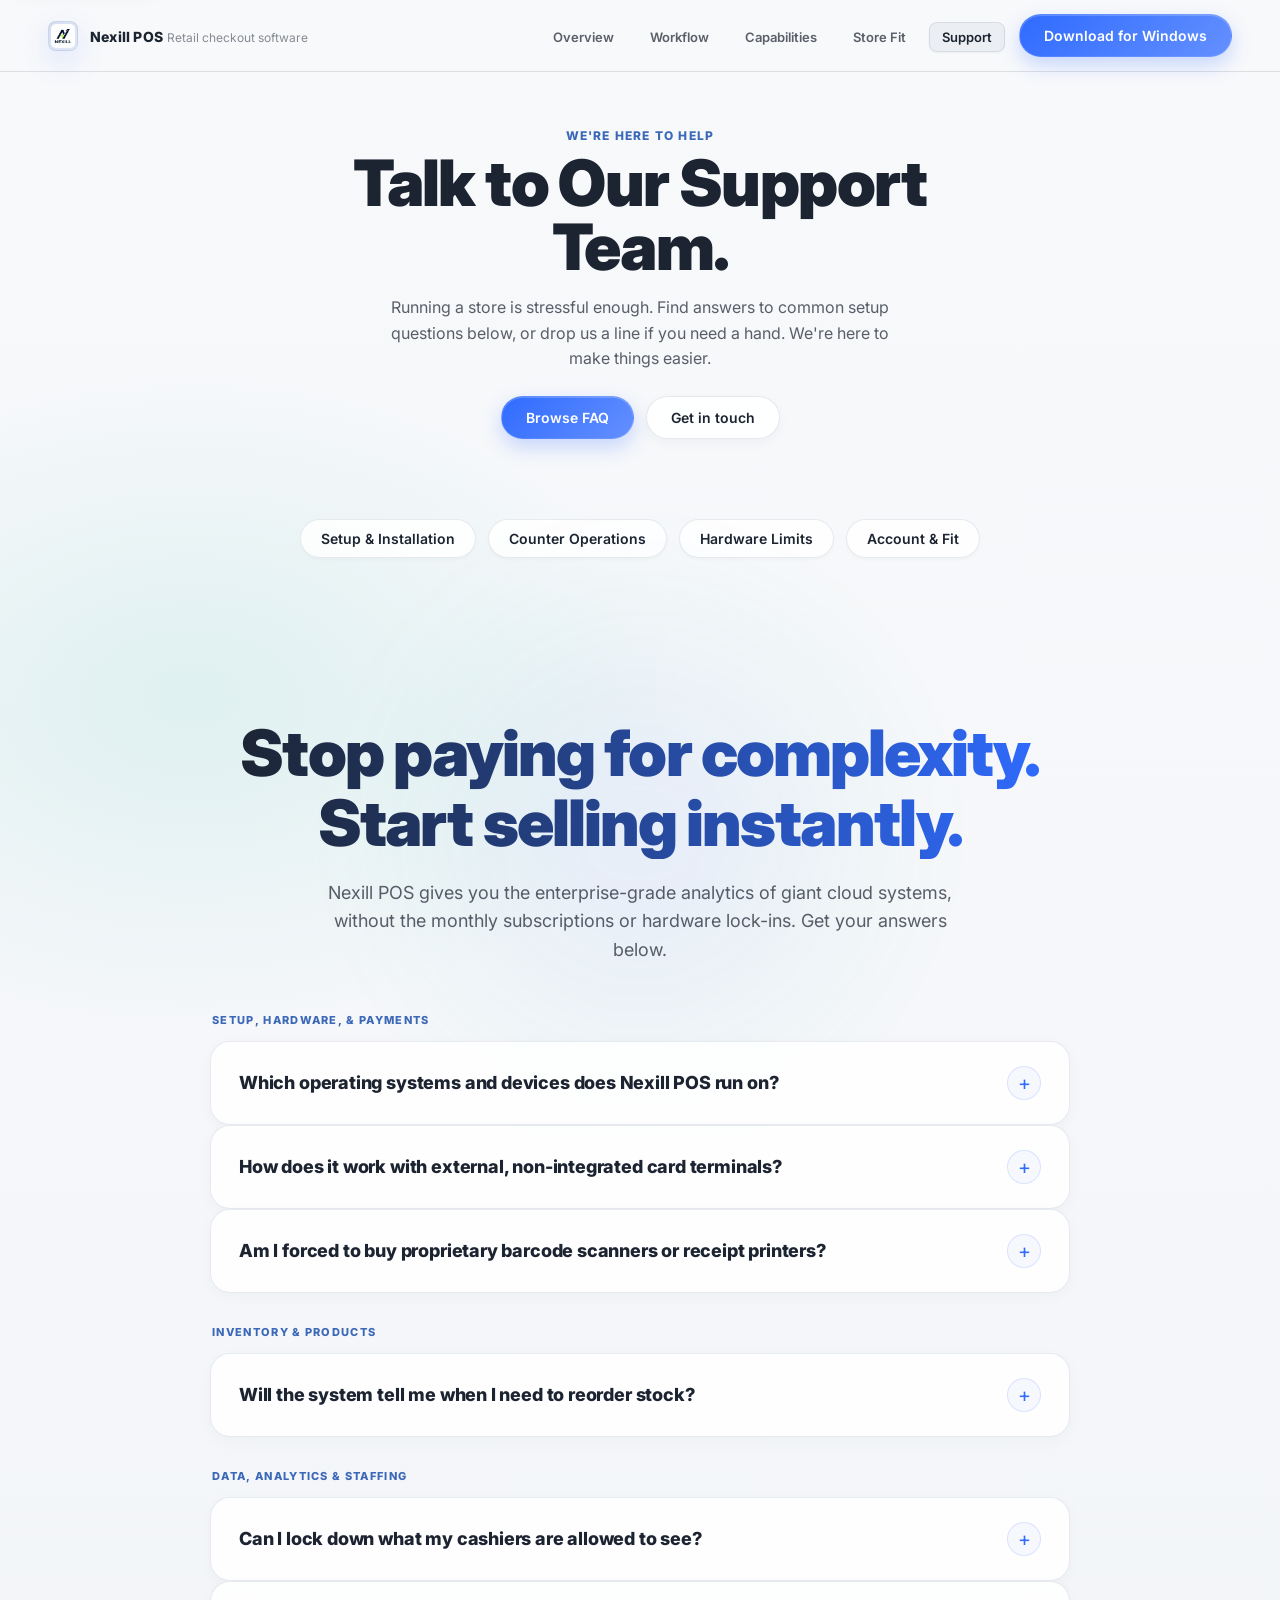
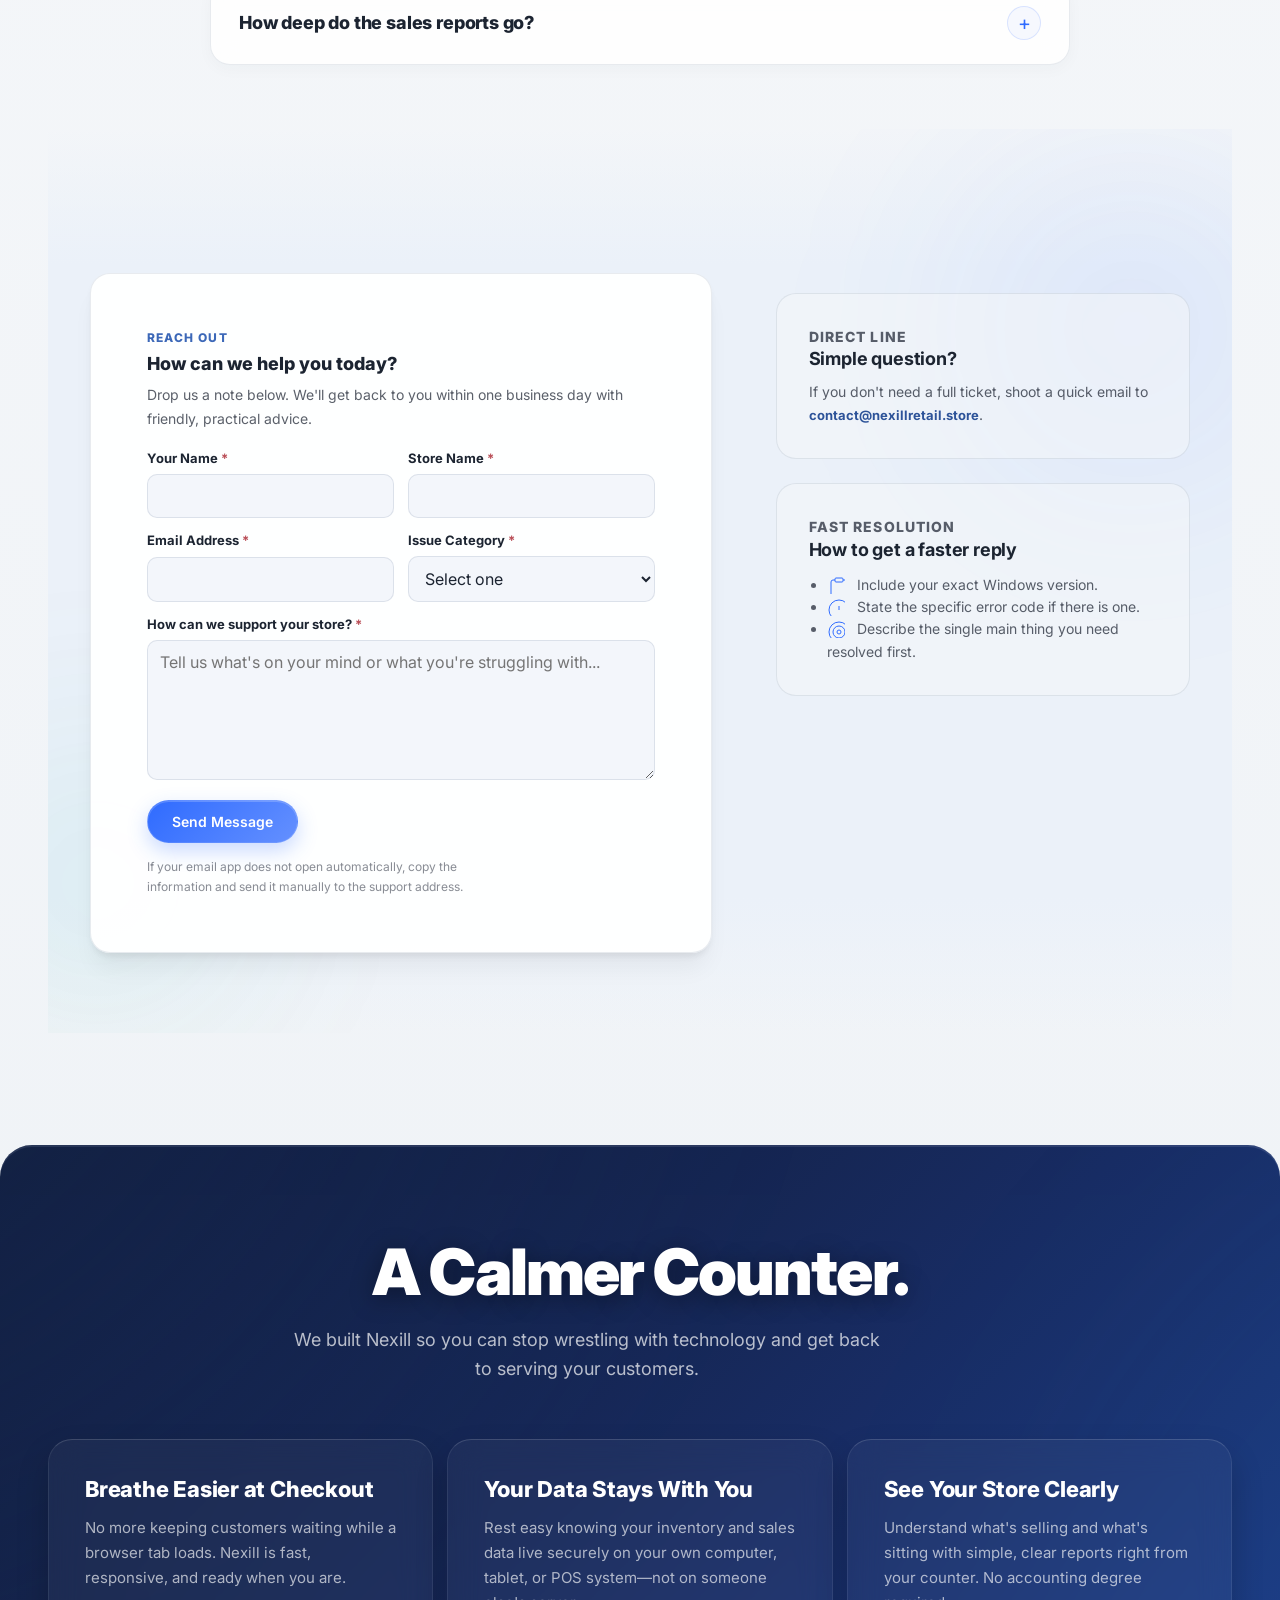
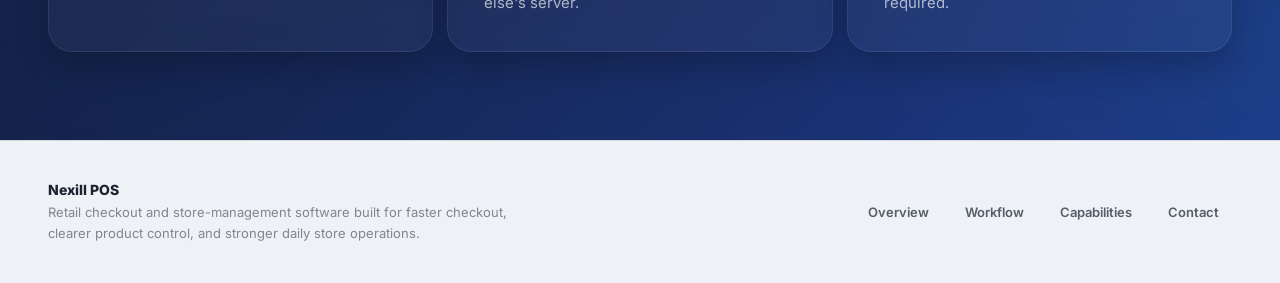
==== commit 2de82632: "Update content for GEO/SEO with empathetic tone - Restructured index.html, download.html, and contac" ====
--- a/contact.html
+++ b/contact.html
@@ -55,7 +55,7 @@
     <section class="section support-intro">
       <div class="wrap support-intro--centered" data-reveal>
         <p class="section-kicker">We're Here to Help</p>
-        <h1 class="headline">Talk to Real People Who Understand Retail.</h1>
+        <h1 class="headline">Talk to Our Support Team.</h1>
         <p class="subhead">Running a store is stressful enough. Find answers to common setup questions below, or drop us a line if you need a hand. We're here to make things easier.</p>
         <div class="hero-cta">
           <a class="btn btn--primary" href="#faq">Browse FAQ</a>
